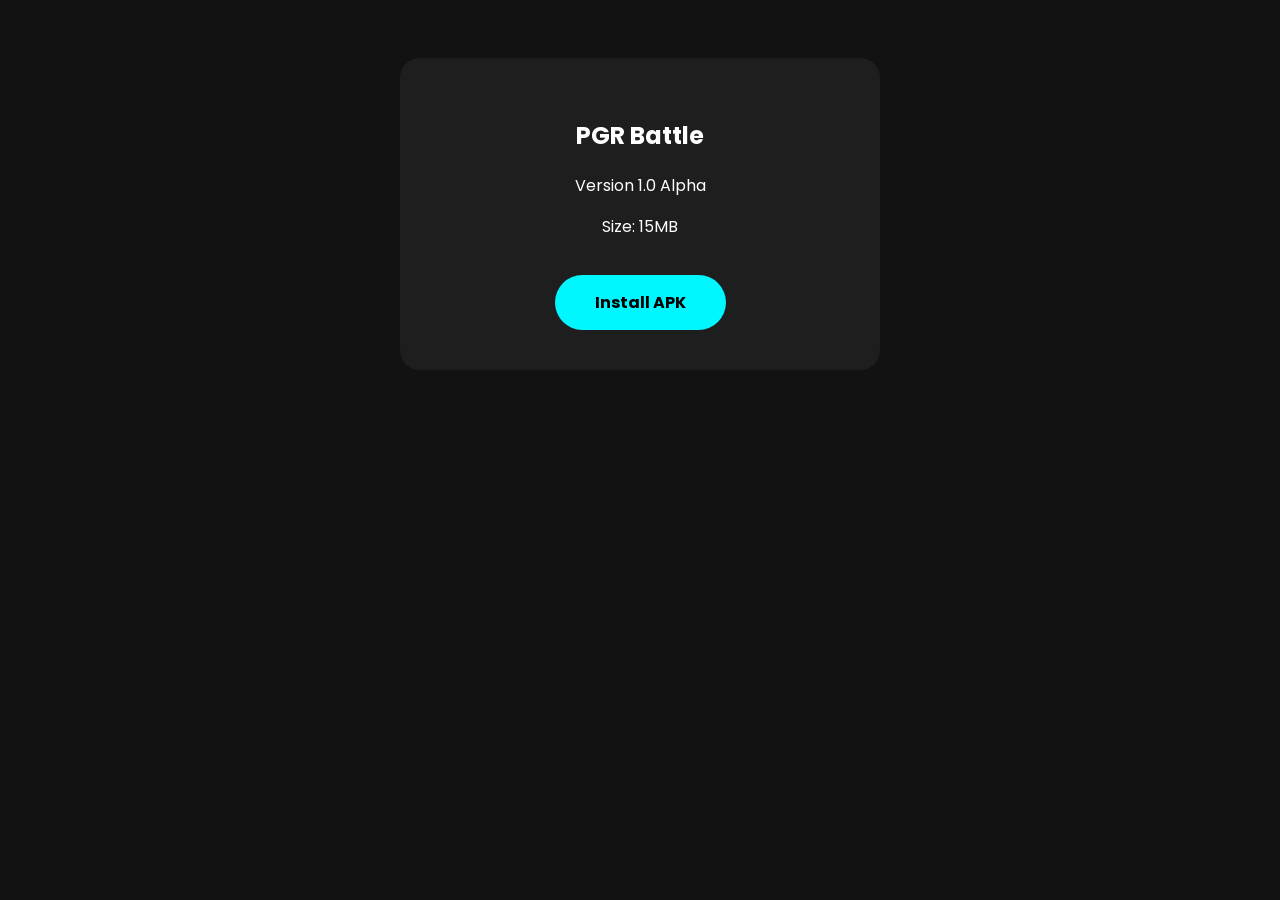
==== download.html @ be442f18 "Fix APK download link in download.html" ====
<!DOCTYPE html>
<html>
<head>
<title>PGR Battle — Install</title>
<link rel="stylesheet" href="https://fonts.googleapis.com/css2?family=Poppins&display=swap">
<style>
body{
font-family:Poppins;
background:#121212;
color:white;
text-align:center;
padding:50px;
}
.install-card{
background:#1e1e1e;
padding:40px;
border-radius:20px;
max-width:400px;
margin:auto;
}
.install-btn{
display:inline-block;
margin-top:20px;
padding:15px 40px;
background:#00f7ff;
border-radius:30px;
color:black;
text-decoration:none;
font-weight:bold;
}
</style>
</head>
<body>

<div class="install-card">
<h2>PGR Battle</h2>
<p>Version 1.0 Alpha</p>
<p>Size: 15MB</p>

<a class="install-btn"
href="https://github.com/DakshDagar001/pgrbattle-website/releases/download/v1.0-alpha/PGRBattle.apk">
Install APK
</a>

</div>

</body>
</html>
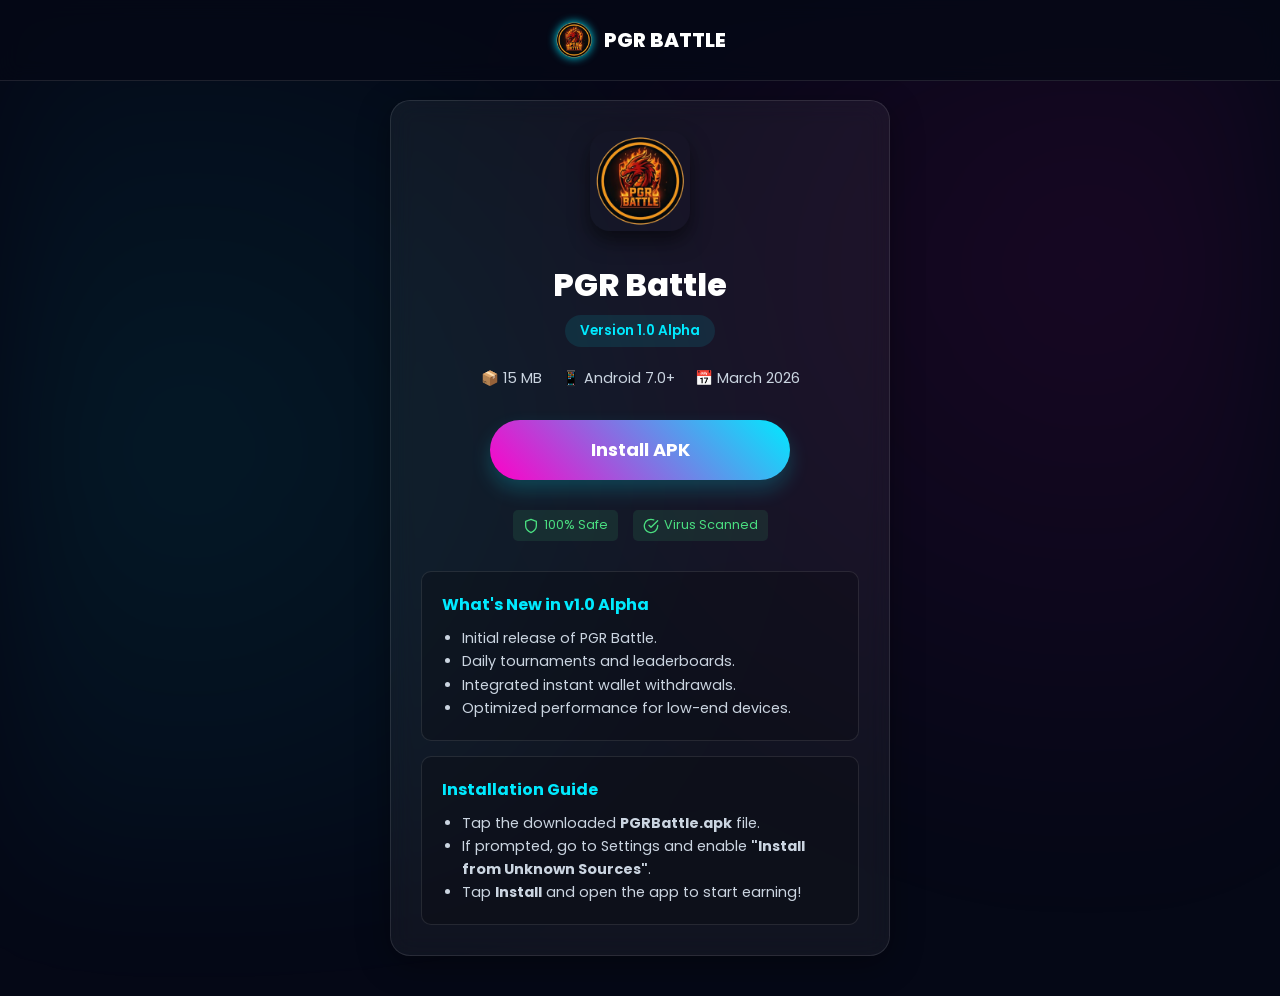
==== commit 7cdc91ca: "Update PGRBattle website" ====
--- a/download.html
+++ b/download.html
@@ -1,48 +1,97 @@
 <!DOCTYPE html>
-<html>
+<html lang="en">
 <head>
-<title>PGR Battle — Install</title>
-<link rel="stylesheet" href="https://fonts.googleapis.com/css2?family=Poppins&display=swap">
-<style>
-body{
-font-family:Poppins;
-background:#121212;
-color:white;
-text-align:center;
-padding:50px;
-}
-.install-card{
-background:#1e1e1e;
-padding:40px;
-border-radius:20px;
-max-width:400px;
-margin:auto;
-}
-.install-btn{
-display:inline-block;
-margin-top:20px;
-padding:15px 40px;
-background:#00f7ff;
-border-radius:30px;
-color:black;
-text-decoration:none;
-font-weight:bold;
-}
-</style>
+  <meta charset="UTF-8">
+  <meta name="viewport" content="width=device-width, initial-scale=1.0">
+  
+  <!-- SEO & Meta Tags -->
+  <title>Download PGR Battle — Official App Install</title>
+  <meta name="description" content="Download the latest version of the PGR Battle APK. Play daily Free Fire tournaments and win real cash securely.">
+  <meta name="robots" content="noindex, follow"> <!-- Download page usually noindexed or lightly indexed -->
+  
+  <!-- Fonts & Core Styles -->
+  <link rel="preconnect" href="https://fonts.googleapis.com">
+  <link rel="preconnect" href="https://fonts.gstatic.com" crossorigin>
+  <link href="https://fonts.googleapis.com/css2?family=Poppins:wght@400;600;700;800;900&display=swap" rel="stylesheet">
+  
+  <link rel="icon" type="image/x-icon" href="favicon.ico">
+  <link rel="stylesheet" href="style.css">
 </head>
 <body>
 
-<div class="install-card">
-<h2>PGR Battle</h2>
-<p>Version 1.0 Alpha</p>
-<p>Size: 15MB</p>
+  <!-- Animated Background -->
+  <div class="animated-bg" aria-hidden="true"></div>
 
-<a class="install-btn"
-href="https://github.com/DakshDagar001/pgrbattle-website/releases/download/v1.0-alpha/PGRBattle.apk">
-Install APK
-</a>
+  <!-- Navbar Minimal -->
+  <header class="navbar">
+    <div class="container" style="justify-content: center;">
+      <a href="index.html" class="nav-brand">
+        <img src="logo.png" alt="PGR Battle Logo" width="40" height="40">
+        PGR BATTLE
+      </a>
+    </div>
+  </header>
 
-</div>
+  <main class="download-page">
+    <div class="download-card glass-card reveal active">
+      
+      <img src="logo.png" alt="PGR Battle App Icon" class="app-icon" width="100" height="100">
+      
+      <h1 style="font-size: 2rem; font-weight: 800; margin-bottom: 5px;">PGR Battle</h1>
+      <div class="version-badge">Version 1.0 Alpha</div>
+      
+      <div class="meta-info">
+        <span>📦 15 MB</span>
+        <span>📱 Android 7.0+</span>
+        <span>📅 March 2026</span>
+      </div>
+      
+      <a id="initiateDownloadBtn" 
+         class="btn btn-primary" 
+         style="width: 100%; max-width: 300px; margin: 0 auto; display: flex;"
+         href="https://github.com/DakshDagar001/pgrbattle-website/releases/download/v1.0-alpha/PGRBattle.apk"
+         download>
+        Install APK
+      </a>
+      
+      <div class="progress-bar-container" aria-hidden="true">
+        <div class="progress-bar"></div>
+      </div>
+      
+      <div class="security-badges">
+        <div class="badge">
+          <svg width="16" height="16" viewBox="0 0 24 24" fill="none" stroke="currentColor" stroke-width="2" stroke-linecap="round" stroke-linejoin="round"><path d="M12 22s8-4 8-10V5l-8-3-8 3v7c0 6 8 10 8 10z"></path></svg>
+          100% Safe
+        </div>
+        <div class="badge">
+          <svg width="16" height="16" viewBox="0 0 24 24" fill="none" stroke="currentColor" stroke-width="2" stroke-linecap="round" stroke-linejoin="round"><path d="M22 11.08V12a10 10 0 1 1-5.93-9.14"></path><polyline points="22 4 12 14.01 9 11.01"></polyline></svg>
+          Virus Scanned
+        </div>
+      </div>
+      
+      <div class="changelog-box">
+        <h4>What's New in v1.0 Alpha</h4>
+        <ul>
+          <li>Initial release of PGR Battle.</li>
+          <li>Daily tournaments and leaderboards.</li>
+          <li>Integrated instant wallet withdrawals.</li>
+          <li>Optimized performance for low-end devices.</li>
+        </ul>
+      </div>
+      
+      <div class="changelog-box" style="margin-top: 15px;">
+        <h4>Installation Guide</h4>
+        <ul>
+          <li>Tap the downloaded <strong>PGRBattle.apk</strong> file.</li>
+          <li>If prompted, go to Settings and enable <strong>"Install from Unknown Sources"</strong>.</li>
+          <li>Tap <strong>Install</strong> and open the app to start earning!</li>
+        </ul>
+      </div>
+
+    </div>
+  </main>
+
+  <script src="main.js"></script>
 
 </body>
 </html>
--- a/style.css
+++ b/style.css
@@ -0,0 +1,681 @@
+/* ===== MODERN RESET ===== */
+:root {
+  /* Color Palette */
+  --bg-dark: #050816;
+  --bg-darker: #02040a;
+  --accent-cyan: #00eaff;
+  --accent-magenta: #ff00c8;
+  --text-main: #ffffff;
+  --text-muted: #cbd5e1;
+  --text-dark: #94a3b8;
+  
+  /* Glassmorphism */
+  --glass-bg: rgba(255, 255, 255, 0.05);
+  --glass-border: rgba(255, 255, 255, 0.1);
+  --glass-shadow: 0 8px 32px 0 rgba(0, 0, 0, 0.37);
+  
+  /* Typography */
+  --font-primary: 'Poppins', system-ui, -apple-system, sans-serif;
+  
+  /* Layout */
+  --container-max: 1200px;
+  --transition-fast: 0.2s ease;
+  --transition-med: 0.3s ease;
+  --transition-slow: 0.6s cubic-bezier(0.16, 1, 0.3, 1);
+}
+
+*, *::before, *::after {
+  box-sizing: border-box;
+  margin: 0;
+  padding: 0;
+}
+
+html {
+  scroll-behavior: smooth;
+  font-size: 16px;
+}
+
+body {
+  font-family: var(--font-primary);
+  background-color: var(--bg-dark);
+  color: var(--text-main);
+  overflow-x: hidden;
+  line-height: 1.6;
+  -webkit-font-smoothing: antialiased;
+  -moz-osx-font-smoothing: grayscale;
+}
+
+/* Background Animation */
+.animated-bg {
+  position: fixed;
+  top: 0;
+  left: 0;
+  width: 100vw;
+  height: 100vh;
+  z-index: -1;
+  background: radial-gradient(circle at 15% 50%, rgba(0, 234, 255, 0.08), transparent 50%),
+              radial-gradient(circle at 85% 30%, rgba(255, 0, 200, 0.08), transparent 50%);
+  filter: blur(60px);
+  animation: bg-pulse 10s ease-in-out infinite alternate;
+}
+
+@keyframes bg-pulse {
+  0% { transform: scale(1); opacity: 0.8; }
+  100% { transform: scale(1.1); opacity: 1; }
+}
+
+/* Typography utilities */
+.text-gradient {
+  background: linear-gradient(90deg, var(--accent-cyan), var(--accent-magenta));
+  -webkit-background-clip: text;
+  -webkit-text-fill-color: transparent;
+  background-clip: text;
+  color: transparent;
+}
+
+.text-center { text-align: center; }
+.text-muted { color: var(--text-muted); }
+
+/* Layout utilities */
+.container {
+  width: 90%;
+  max-width: var(--container-max);
+  margin: 0 auto;
+}
+
+.section-padding {
+  padding: 100px 0;
+}
+
+.flex-center {
+  display: flex;
+  justify-content: center;
+  align-items: center;
+}
+
+/* ===== COMPONENTS ===== */
+
+/* Navbar */
+.navbar {
+  position: fixed;
+  top: 0;
+  width: 100%;
+  padding: 20px 0;
+  z-index: 1000;
+  background: rgba(5, 8, 22, 0.8);
+  backdrop-filter: blur(10px);
+  -webkit-backdrop-filter: blur(10px);
+  border-bottom: 1px solid var(--glass-border);
+  transition: var(--transition-med);
+}
+
+.navbar .container {
+  display: flex;
+  justify-content: space-between;
+  align-items: center;
+}
+
+.nav-brand {
+  display: flex;
+  align-items: center;
+  gap: 10px;
+  font-weight: 800;
+  font-size: 1.25rem;
+  text-decoration: none;
+  color: var(--text-main);
+}
+
+.nav-brand img {
+  height: 40px;
+  filter: drop-shadow(0 0 5px var(--accent-cyan));
+}
+
+.nav-links {
+  display: flex;
+  gap: 30px;
+  list-style: none;
+}
+
+.nav-links a {
+  color: var(--text-main);
+  text-decoration: none;
+  font-weight: 600;
+  font-size: 0.95rem;
+  transition: var(--transition-fast);
+  position: relative;
+}
+
+.nav-links a::after {
+  content: '';
+  position: absolute;
+  bottom: -4px;
+  left: 0;
+  width: 0;
+  height: 2px;
+  background: var(--accent-cyan);
+  transition: var(--transition-fast);
+}
+
+.nav-links a:hover::after, .nav-links a:focus-visible::after {
+  width: 100%;
+}
+.nav-links a:hover, .nav-links a:focus-visible {
+  color: var(--accent-cyan);
+  outline: none;
+}
+
+/* Mobile Menu Toggle */
+.mobile-menu-btn {
+  display: none;
+  background: none;
+  border: none;
+  color: white;
+  font-size: 1.5rem;
+  cursor: pointer;
+}
+
+/* Buttons */
+.btn {
+  display: inline-flex;
+  align-items: center;
+  justify-content: center;
+  padding: 16px 40px;
+  font-size: 1.125rem;
+  font-weight: 700;
+  border-radius: 50px;
+  text-decoration: none;
+  transition: var(--transition-med);
+  cursor: pointer;
+  border: none;
+  position: relative;
+  overflow: hidden;
+  z-index: 1;
+}
+
+.btn-primary {
+  background: linear-gradient(45deg, var(--accent-magenta), var(--accent-cyan));
+  color: white;
+  box-shadow: 0 10px 20px rgba(0, 234, 255, 0.2);
+}
+
+.btn-primary::before {
+  content: "";
+  position: absolute;
+  top: 0; left: 0; right: 0; bottom: 0;
+  background: linear-gradient(45deg, var(--accent-cyan), var(--accent-magenta));
+  opacity: 0;
+  z-index: -1;
+  transition: var(--transition-med);
+  border-radius: 50px;
+}
+
+.btn-primary:hover::before, .btn-primary:focus-visible::before {
+  opacity: 1;
+}
+
+.btn-primary:hover, .btn-primary:focus-visible {
+  transform: translateY(-3px) scale(1.02);
+  box-shadow: 0 15px 25px rgba(0, 234, 255, 0.3);
+  outline: none;
+}
+
+.btn-primary:active {
+  transform: translateY(1px);
+}
+
+.btn-outline {
+  background: transparent;
+  color: white;
+  border: 2px solid var(--accent-cyan);
+}
+.btn-outline:hover, .btn-outline:focus-visible {
+  background: rgba(0, 234, 255, 0.1);
+  box-shadow: 0 0 15px rgba(0, 234, 255, 0.2);
+  outline: none;
+}
+
+/* Section Headings */
+.section-title {
+  font-size: 2.5rem;
+  font-weight: 900;
+  margin-bottom: 1rem;
+  text-transform: uppercase;
+  letter-spacing: 1px;
+}
+.section-subtitle {
+  font-size: 1.125rem;
+  color: var(--text-muted);
+  max-width: 600px;
+  margin: 0 auto 3rem;
+}
+
+/* Glass Card */
+.glass-card {
+  background: var(--glass-bg);
+  backdrop-filter: blur(12px);
+  -webkit-backdrop-filter: blur(12px);
+  border: 1px solid var(--glass-border);
+  border-radius: 20px;
+  padding: 30px;
+  box-shadow: var(--glass-shadow);
+  transition: var(--transition-med);
+}
+
+/* ===== HERO SECTION ===== */
+.hero {
+  min-height: 100vh;
+  padding-top: 80px; /* Offset for navbar */
+  display: flex;
+  flex-direction: column;
+  justify-content: center;
+  position: relative;
+}
+
+.hero-content {
+  text-align: center;
+  max-width: 800px;
+  margin: 0 auto;
+}
+
+.hero-logo-wrapper {
+  margin-bottom: 2rem;
+  animation: float 6s ease-in-out infinite;
+}
+
+.hero-logo {
+  width: 180px;
+  height: auto;
+  filter: drop-shadow(0 0 25px rgba(0, 234, 255, 0.4));
+}
+
+@keyframes float {
+  0% { transform: translateY(0px); }
+  50% { transform: translateY(-15px); }
+  100% { transform: translateY(0px); }
+}
+
+.hero h1 {
+  font-size: 3.5rem;
+  font-weight: 900;
+  line-height: 1.2;
+  margin-bottom: 1.5rem;
+  text-transform: uppercase;
+}
+
+.hero p {
+  font-size: 1.25rem;
+  margin-bottom: 2.5rem;
+  color: var(--text-muted);
+}
+
+.hero-buttons {
+  display: flex;
+  gap: 20px;
+  justify-content: center;
+}
+
+/* ===== FEATURES SECTION ===== */
+.features-grid {
+  display: grid;
+  grid-template-columns: repeat(auto-fit, minmax(250px, 1fr));
+  gap: 30px;
+}
+
+.feature-card {
+  text-align: center;
+  position: relative;
+  overflow: hidden;
+}
+
+.feature-card::before {
+  content: '';
+  position: absolute;
+  top: 0; left: 0; width: 100%; height: 2px;
+  background: linear-gradient(90deg, transparent, var(--accent-cyan), transparent);
+  transform: translateX(-100%);
+  transition: 0.5s;
+}
+
+.feature-card:hover::before {
+  transform: translateX(100%);
+}
+
+.feature-card:hover {
+  transform: translateY(-5px);
+  background: rgba(255, 255, 255, 0.08);
+  border-color: rgba(255, 255, 255, 0.2);
+}
+
+.feature-icon {
+  font-size: 2.5rem;
+  margin-bottom: 1rem;
+}
+
+.feature-card h3 {
+  font-size: 1.25rem;
+  margin-bottom: 0.5rem;
+}
+.feature-card p {
+  font-size: 0.95rem;
+  color: var(--text-muted);
+}
+
+/* ===== TOURNAMENT HIGHLIGHTS ===== */
+.highlight-box {
+  display: flex;
+  align-items: center;
+  gap: 40px;
+  background: linear-gradient(135deg, rgba(255,0,200,0.1), rgba(0,234,255,0.1));
+  border-radius: 20px;
+  padding: 40px;
+  border: 1px solid var(--glass-border);
+}
+.highlight-content {
+  flex: 1;
+}
+.highlight-stats {
+  display: grid;
+  grid-template-columns: 1fr 1fr;
+  gap: 20px;
+  margin-top: 20px;
+}
+.stat-item h4 {
+  font-size: 2rem;
+  color: var(--accent-cyan);
+}
+
+/* ===== SCREENSHOT CAROUSEL ===== */
+.carousel-container {
+  position: relative;
+  max-width: 900px;
+  margin: 0 auto;
+  overflow: hidden;
+  border-radius: 20px;
+  box-shadow: 0 20px 40px rgba(0,0,0,0.5);
+  border: 1px solid var(--glass-border);
+}
+
+.carousel-track {
+  display: flex;
+  transition: transform 0.5s cubic-bezier(0.25, 1, 0.5, 1);
+}
+
+.carousel-slide {
+  min-width: 100%;
+  position: relative;
+}
+
+.carousel-slide img {
+  width: 100%;
+  height: auto;
+  max-height: 500px;
+  object-fit: cover;
+  display: block;
+}
+
+.carousel-controls {
+  position: absolute;
+  top: 50%;
+  left: 0; right: 0;
+  display: flex;
+  justify-content: space-between;
+  padding: 0 20px;
+  transform: translateY(-50%);
+  pointer-events: none;
+}
+
+.carousel-btn {
+  pointer-events: auto;
+  background: rgba(0,0,0,0.5);
+  color: white;
+  border: 1px solid var(--glass-border);
+  width: 44px; height: 44px;
+  border-radius: 50%;
+  display: flex;
+  justify-content: center;
+  align-items: center;
+  cursor: pointer;
+  transition: var(--transition-fast);
+}
+
+.carousel-btn:hover, .carousel-btn:focus-visible {
+  background: var(--accent-cyan);
+  color: black;
+  outline: none;
+}
+
+.carousel-indicators {
+  position: absolute;
+  bottom: 20px;
+  left: 50%;
+  transform: translateX(-50%);
+  display: flex;
+  gap: 10px;
+}
+
+.indicator {
+  width: 10px; height: 10px;
+  border-radius: 50%;
+  background: rgba(255,255,255,0.3);
+  border: none;
+  cursor: pointer;
+  transition: var(--transition-fast);
+}
+
+.indicator.active {
+  background: var(--accent-cyan);
+  transform: scale(1.2);
+}
+
+/* ===== FAQ SECTION ===== */
+.faq-grid {
+  max-width: 800px;
+  margin: 0 auto;
+  display: flex;
+  flex-direction: column;
+  gap: 15px;
+}
+.faq-item {
+  border: 1px solid var(--glass-border);
+  border-radius: 10px;
+  overflow: hidden;
+}
+.faq-question {
+  width: 100%;
+  text-align: left;
+  padding: 20px;
+  background: rgba(255,255,255,0.02);
+  border: none;
+  color: white;
+  font-size: 1.1rem;
+  font-weight: 600;
+  cursor: pointer;
+  display: flex;
+  justify-content: space-between;
+  align-items: center;
+  transition: var(--transition-fast);
+  font-family: var(--font-primary);
+}
+.faq-question:hover, .faq-question:focus-visible {
+  background: rgba(255,255,255,0.05);
+  outline: none;
+}
+.faq-answer {
+  max-height: 0;
+  overflow: hidden;
+  transition: max-height 0.3s ease;
+  background: rgba(0,0,0,0.2);
+}
+.faq-answer p {
+  padding: 20px;
+  color: var(--text-muted);
+}
+.faq-item.active .faq-answer {
+  max-height: 300px;
+}
+.faq-icon {
+  transition: transform 0.3s ease;
+}
+.faq-item.active .faq-icon {
+  transform: rotate(180deg);
+}
+
+/* ===== FOOTER ===== */
+.footer {
+  background: var(--bg-darker);
+  border-top: 1px solid var(--glass-border);
+  padding: 60px 0 20px;
+}
+.footer-grid {
+  display: grid;
+  grid-template-columns: repeat(auto-fit, minmax(200px, 1fr));
+  gap: 40px;
+  margin-bottom: 40px;
+}
+.footer-col h4 {
+  font-size: 1.2rem;
+  margin-bottom: 20px;
+  color: white;
+}
+.footer-col ul {
+  list-style: none;
+}
+.footer-col li {
+  margin-bottom: 10px;
+}
+.footer-col a {
+  color: var(--text-muted);
+  text-decoration: none;
+  transition: var(--transition-fast);
+}
+.footer-col a:hover, .footer-col a:focus-visible {
+  color: var(--accent-cyan);
+  outline: none;
+}
+.footer-bottom {
+  text-align: center;
+  padding-top: 20px;
+  border-top: 1px solid rgba(255,255,255,0.05);
+  color: var(--text-dark);
+  font-size: 0.9rem;
+}
+
+/* ===== DOWNLOAD PAGE SPECIFICS ===== */
+.download-page {
+  display: flex;
+  justify-content: center;
+  align-items: center;
+  min-height: 100vh;
+  padding: 100px 20px 40px;
+}
+.download-card {
+  max-width: 500px;
+  width: 100%;
+  text-align: center;
+}
+.app-icon {
+  width: 100px; height: 100px;
+  border-radius: 20px;
+  margin: 0 auto 20px;
+  box-shadow: 0 10px 20px rgba(0,0,0,0.5);
+}
+.version-badge {
+  display: inline-block;
+  padding: 5px 15px;
+  background: rgba(0, 234, 255, 0.1);
+  color: var(--accent-cyan);
+  border-radius: 20px;
+  font-size: 0.85rem;
+  font-weight: 600;
+  margin-bottom: 20px;
+}
+.meta-info {
+  display: flex;
+  justify-content: center;
+  gap: 20px;
+  color: var(--text-muted);
+  font-size: 0.9rem;
+  margin-bottom: 30px;
+}
+.security-badges {
+  display: flex;
+  justify-content: center;
+  gap: 15px;
+  margin-top: 30px;
+}
+.badge {
+  display: flex;
+  align-items: center;
+  gap: 5px;
+  font-size: 0.8rem;
+  color: #4ade80;
+  background: rgba(74, 222, 128, 0.1);
+  padding: 5px 10px;
+  border-radius: 5px;
+}
+
+.progress-bar-container {
+  width: 100%;
+  height: 8px;
+  background: var(--glass-border);
+  border-radius: 4px;
+  margin-top: 20px;
+  overflow: hidden;
+  display: none;
+}
+.progress-bar {
+  height: 100%;
+  width: 0%;
+  background: linear-gradient(90deg, var(--accent-magenta), var(--accent-cyan));
+  transition: width 0.3s ease;
+}
+
+.changelog-box {
+  margin-top: 30px;
+  text-align: left;
+  background: rgba(0,0,0,0.2);
+  padding: 20px;
+  border-radius: 10px;
+  border: 1px solid var(--glass-border);
+}
+.changelog-box h4 {
+  color: var(--accent-cyan);
+  margin-bottom: 10px;
+}
+.changelog-box ul {
+  list-style-type: disc;
+  padding-left: 20px;
+  color: var(--text-muted);
+  font-size: 0.9rem;
+}
+
+/* Scroll Animations */
+.reveal {
+  opacity: 0;
+  transform: translateY(30px);
+  transition: all 0.8s ease;
+}
+.reveal.active {
+  opacity: 1;
+  transform: translateY(0);
+}
+
+/* ===== RESPONSIVE ===== */
+@media (max-width: 768px) {
+  .hero h1 { font-size: 2.5rem; }
+  .section-title { font-size: 2rem; }
+  .nav-links {
+    display: none;
+    position: absolute;
+    top: 100%; left: 0; width: 100%;
+    background: var(--bg-darker);
+    flex-direction: column;
+    padding: 20px;
+    text-align: center;
+    border-bottom: 1px solid var(--glass-border);
+  }
+  .nav-links.active { display: flex; }
+  .mobile-menu-btn { display: block; }
+  .hero-buttons { flex-direction: column; }
+  .highlight-box { flex-direction: column; text-align: center; }
+}
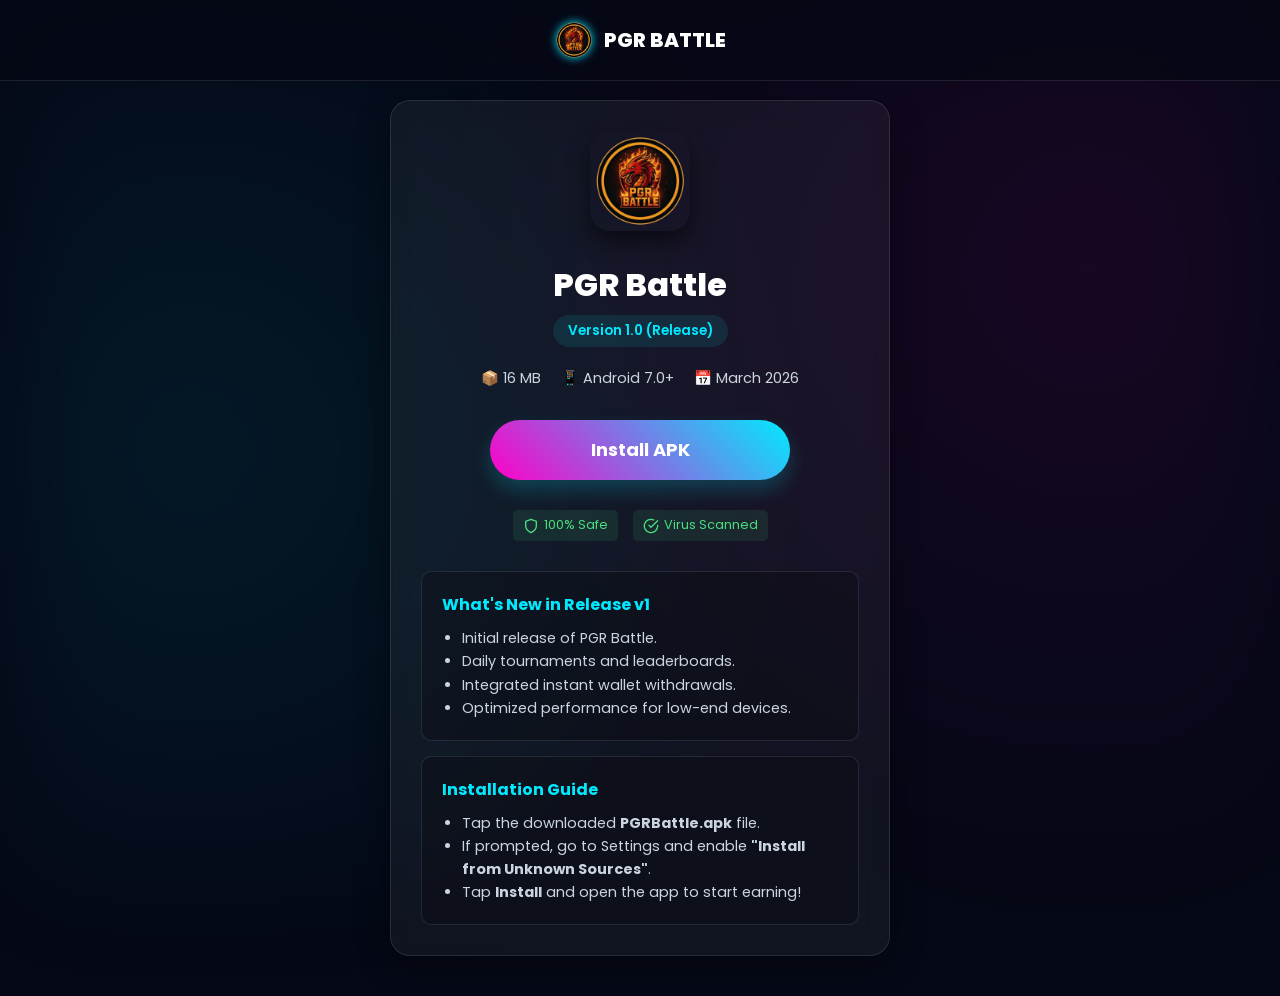
==== commit 5878c83b: "Update PGRBattle website" ====
--- a/download.html
+++ b/download.html
@@ -38,10 +38,10 @@
       <img src="logo.png" alt="PGR Battle App Icon" class="app-icon" width="100" height="100">
       
       <h1 style="font-size: 2rem; font-weight: 800; margin-bottom: 5px;">PGR Battle</h1>
-      <div class="version-badge">Version 1.0 Alpha</div>
+      <div class="version-badge">Version 1.0 (Release)</div>
       
       <div class="meta-info">
-        <span>📦 15 MB</span>
+        <span>📦 16 MB</span>
         <span>📱 Android 7.0+</span>
         <span>📅 March 2026</span>
       </div>
@@ -49,7 +49,7 @@
       <a id="initiateDownloadBtn" 
          class="btn btn-primary" 
          style="width: 100%; max-width: 300px; margin: 0 auto; display: flex;"
-         href="https://github.com/DakshDagar001/pgrbattle-website/releases/download/v1.0-alpha/PGRBattle.apk"
+         href="https://github.com/DakshDagar001/pgrbattle-website/releases/download/release-v1/PGRBattle.apk"
          download>
         Install APK
       </a>
@@ -70,7 +70,7 @@
       </div>
       
       <div class="changelog-box">
-        <h4>What's New in v1.0 Alpha</h4>
+        <h4>What's New in Release v1</h4>
         <ul>
           <li>Initial release of PGR Battle.</li>
           <li>Daily tournaments and leaderboards.</li>
--- a/style.css
+++ b/style.css
@@ -403,13 +403,17 @@
 .carousel-slide {
   min-width: 100%;
   position: relative;
+  display: flex;
+  justify-content: center;
+  align-items: center;
+  background: rgba(0,0,0,0.5); /* Adds a nice backdrop if image doesn't fill width */
 }
 
 .carousel-slide img {
   width: 100%;
   height: auto;
   max-height: 500px;
-  object-fit: cover;
+  object-fit: contain; 
   display: block;
 }
 
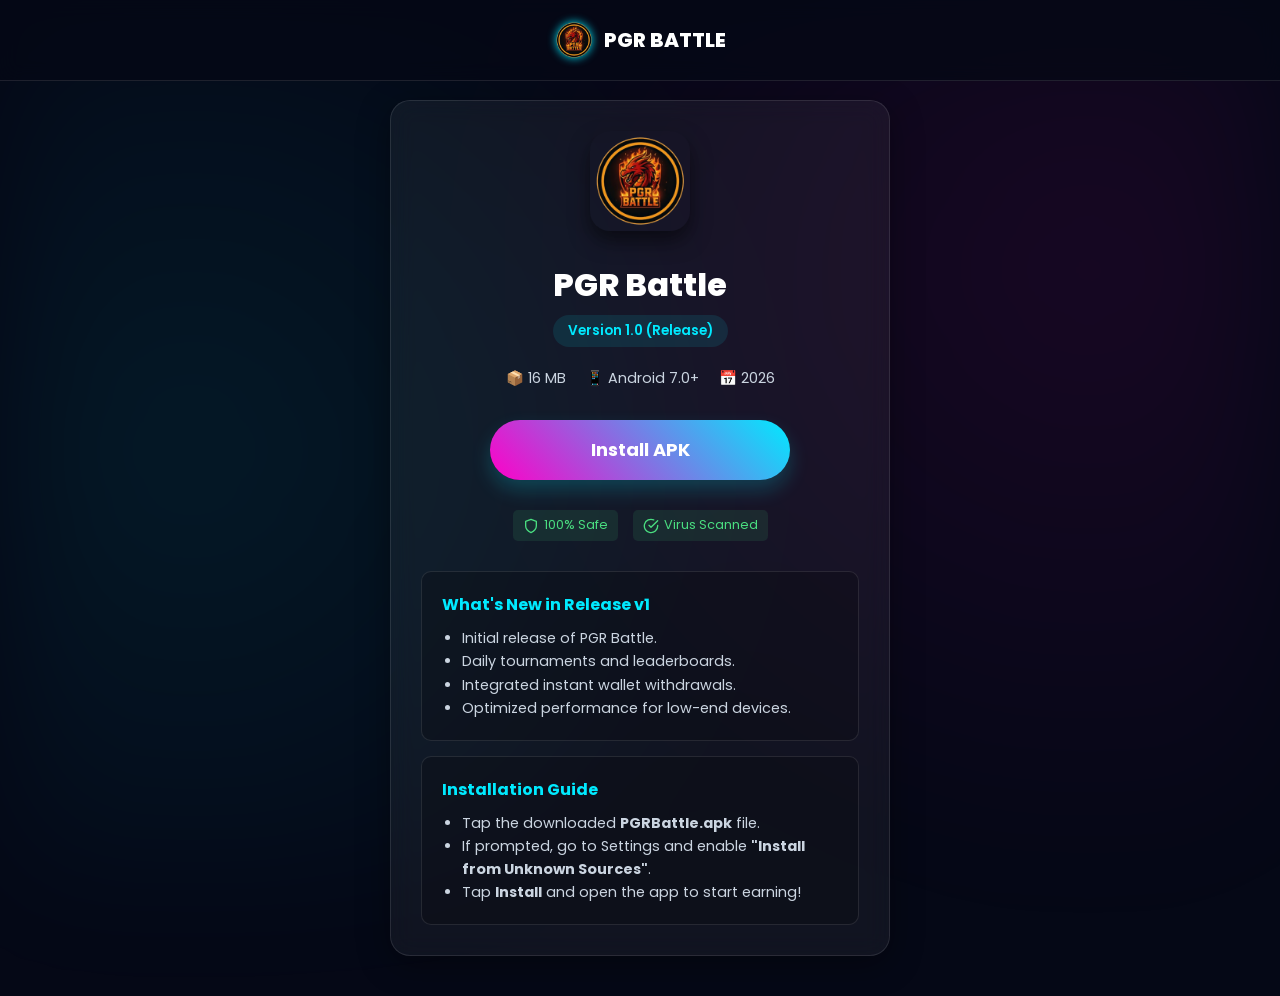
==== commit fb11eb24: "Update download.html" ====
--- a/download.html
+++ b/download.html
@@ -43,7 +43,7 @@
       <div class="meta-info">
         <span>📦 16 MB</span>
         <span>📱 Android 7.0+</span>
-        <span>📅 March 2026</span>
+        <span>📅 2026</span>
       </div>
       
       <a id="initiateDownloadBtn" 
--- a/style.css
+++ b/style.css
@@ -387,12 +387,13 @@
 /* ===== SCREENSHOT CAROUSEL ===== */
 .carousel-container {
   position: relative;
-  max-width: 900px;
+  max-width: 320px; /* Mobile phone width */
   margin: 0 auto;
   overflow: hidden;
   border-radius: 20px;
   box-shadow: 0 20px 40px rgba(0,0,0,0.5);
   border: 1px solid var(--glass-border);
+  background: var(--bg-darker);
 }
 
 .carousel-track {
@@ -403,17 +404,12 @@
 .carousel-slide {
   min-width: 100%;
   position: relative;
-  display: flex;
-  justify-content: center;
-  align-items: center;
-  background: rgba(0,0,0,0.5); /* Adds a nice backdrop if image doesn't fill width */
 }
 
 .carousel-slide img {
   width: 100%;
-  height: auto;
-  max-height: 500px;
-  object-fit: contain; 
+  aspect-ratio: 9/16;
+  object-fit: cover;
   display: block;
 }
 
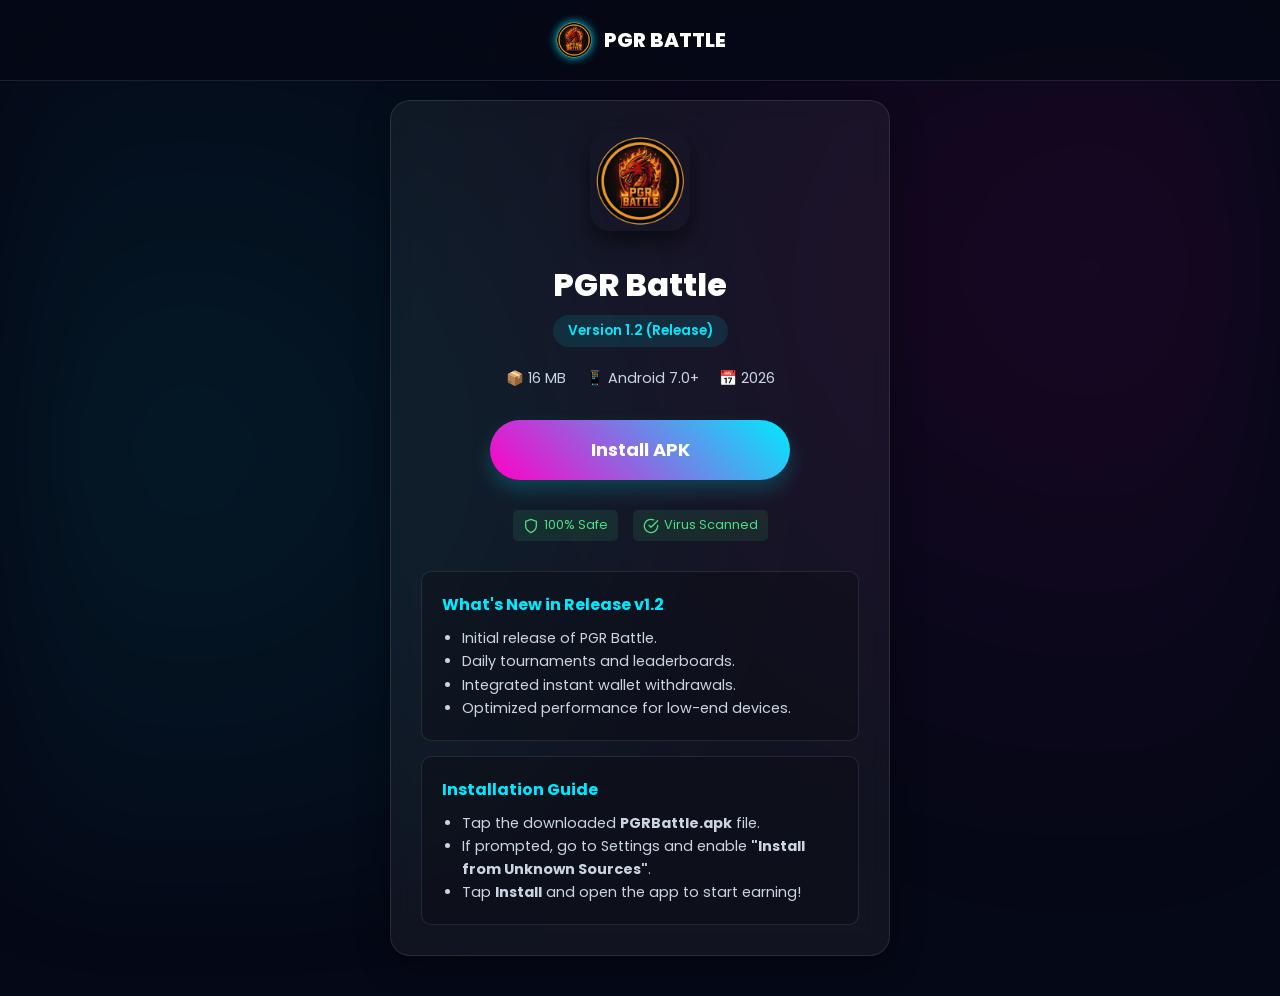
==== commit b73c99d7: "Update version to 1.2 and change download link" ====
--- a/download.html
+++ b/download.html
@@ -38,7 +38,7 @@
       <img src="logo.png" alt="PGR Battle App Icon" class="app-icon" width="100" height="100">
       
       <h1 style="font-size: 2rem; font-weight: 800; margin-bottom: 5px;">PGR Battle</h1>
-      <div class="version-badge">Version 1.0 (Release)</div>
+      <div class="version-badge">Version 1.2 (Release)</div>
       
       <div class="meta-info">
         <span>📦 16 MB</span>
@@ -49,7 +49,7 @@
       <a id="initiateDownloadBtn" 
          class="btn btn-primary" 
          style="width: 100%; max-width: 300px; margin: 0 auto; display: flex;"
-         href="https://github.com/DakshDagar001/pgrbattle-website/releases/download/release-v1/PGRBattle.apk"
+         href="https://github.com/DakshDagar001/pgrbattle-website/releases/download/V1.2-release/PGRBattle.apk"
          download>
         Install APK
       </a>
@@ -70,7 +70,7 @@
       </div>
       
       <div class="changelog-box">
-        <h4>What's New in Release v1</h4>
+        <h4>What's New in Release v1.2</h4>
         <ul>
           <li>Initial release of PGR Battle.</li>
           <li>Daily tournaments and leaderboards.</li>
--- a/style.css
+++ b/style.css
@@ -387,28 +387,35 @@
 /* ===== SCREENSHOT CAROUSEL ===== */
 .carousel-container {
   position: relative;
+  width: 100%;
   max-width: 320px; /* Mobile phone width */
   margin: 0 auto;
-  overflow: hidden;
   border-radius: 20px;
   box-shadow: 0 20px 40px rgba(0,0,0,0.5);
   border: 1px solid var(--glass-border);
   background: var(--bg-darker);
+  overflow: hidden;
+  aspect-ratio: 9/16; /* Enforce phone shape */
 }
 
 .carousel-track {
   display: flex;
+  height: 100%;
   transition: transform 0.5s cubic-bezier(0.25, 1, 0.5, 1);
 }
 
 .carousel-slide {
-  min-width: 100%;
-  position: relative;
+  flex: 0 0 100%;
+  width: 100%;
+  height: 100%;
+  display: flex;
+  justify-content: center;
+  align-items: center;
 }
 
 .carousel-slide img {
   width: 100%;
-  aspect-ratio: 9/16;
+  height: 100%;
   object-fit: cover;
   display: block;
 }
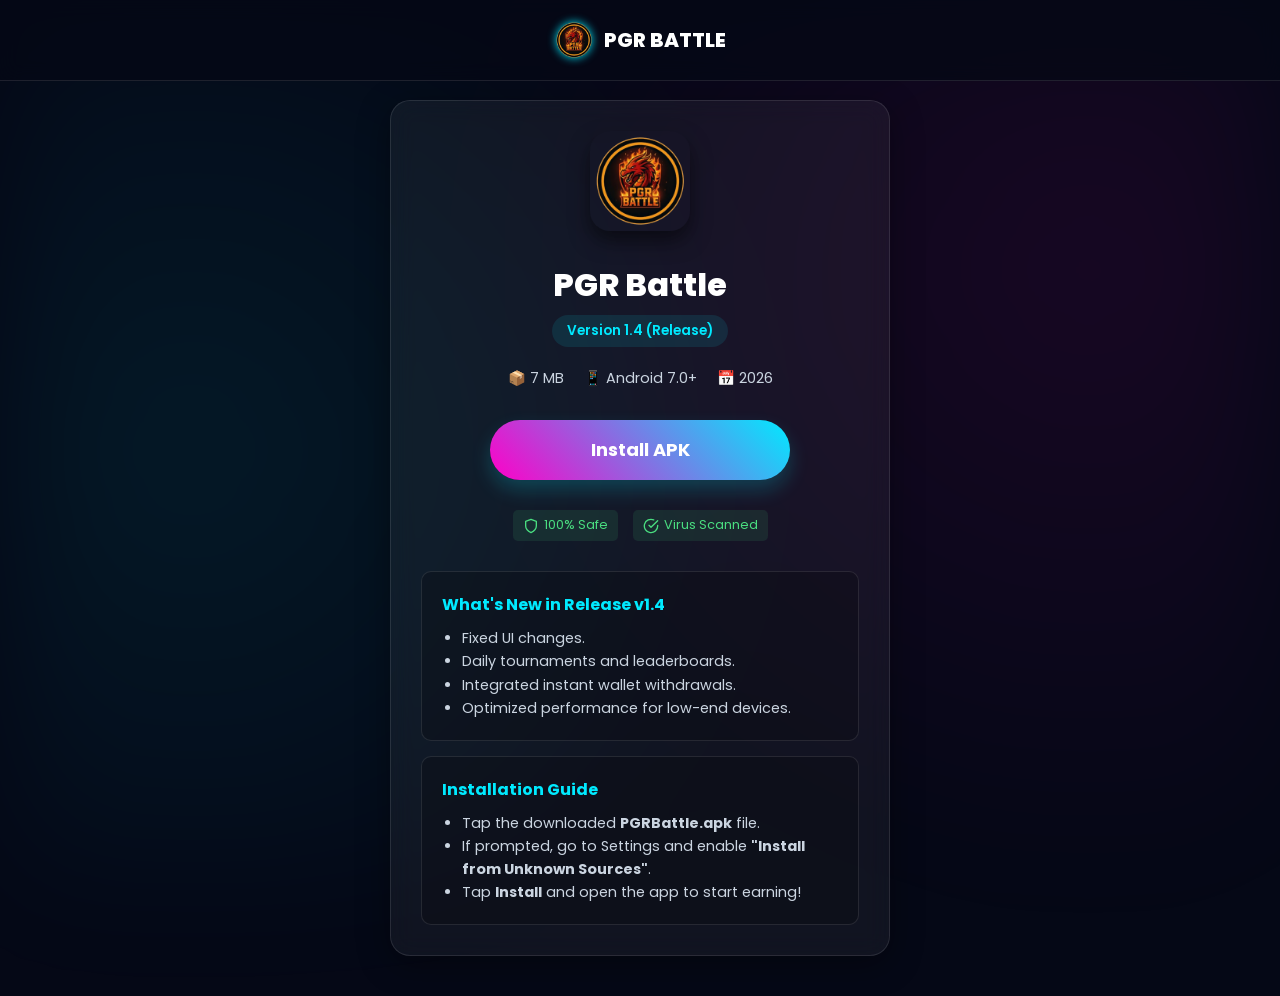
==== commit 28904dc8: "Update download.html" ====
--- a/download.html
+++ b/download.html
@@ -38,10 +38,10 @@
       <img src="logo.png" alt="PGR Battle App Icon" class="app-icon" width="100" height="100">
       
       <h1 style="font-size: 2rem; font-weight: 800; margin-bottom: 5px;">PGR Battle</h1>
-      <div class="version-badge">Version 1.2 (Release)</div>
+      <div class="version-badge">Version 1.4 (Release)</div>
       
       <div class="meta-info">
-        <span>📦 16 MB</span>
+        <span>📦 7 MB</span>
         <span>📱 Android 7.0+</span>
         <span>📅 2026</span>
       </div>
@@ -49,7 +49,7 @@
       <a id="initiateDownloadBtn" 
          class="btn btn-primary" 
          style="width: 100%; max-width: 300px; margin: 0 auto; display: flex;"
-         href="https://github.com/DakshDagar001/pgrbattle-website/releases/download/V1.2-release/PGRBattle.apk"
+         href="https://github.com/DakshDagar001/pgrbattle-website/releases/download/v1.4-release/PGRBattle.apk"
          download>
         Install APK
       </a>
@@ -70,9 +70,9 @@
       </div>
       
       <div class="changelog-box">
-        <h4>What's New in Release v1.2</h4>
+        <h4>What's New in Release v1.4</h4>
         <ul>
-          <li>Initial release of PGR Battle.</li>
+          <li>Fixed UI changes.</li>
           <li>Daily tournaments and leaderboards.</li>
           <li>Integrated instant wallet withdrawals.</li>
           <li>Optimized performance for low-end devices.</li>
